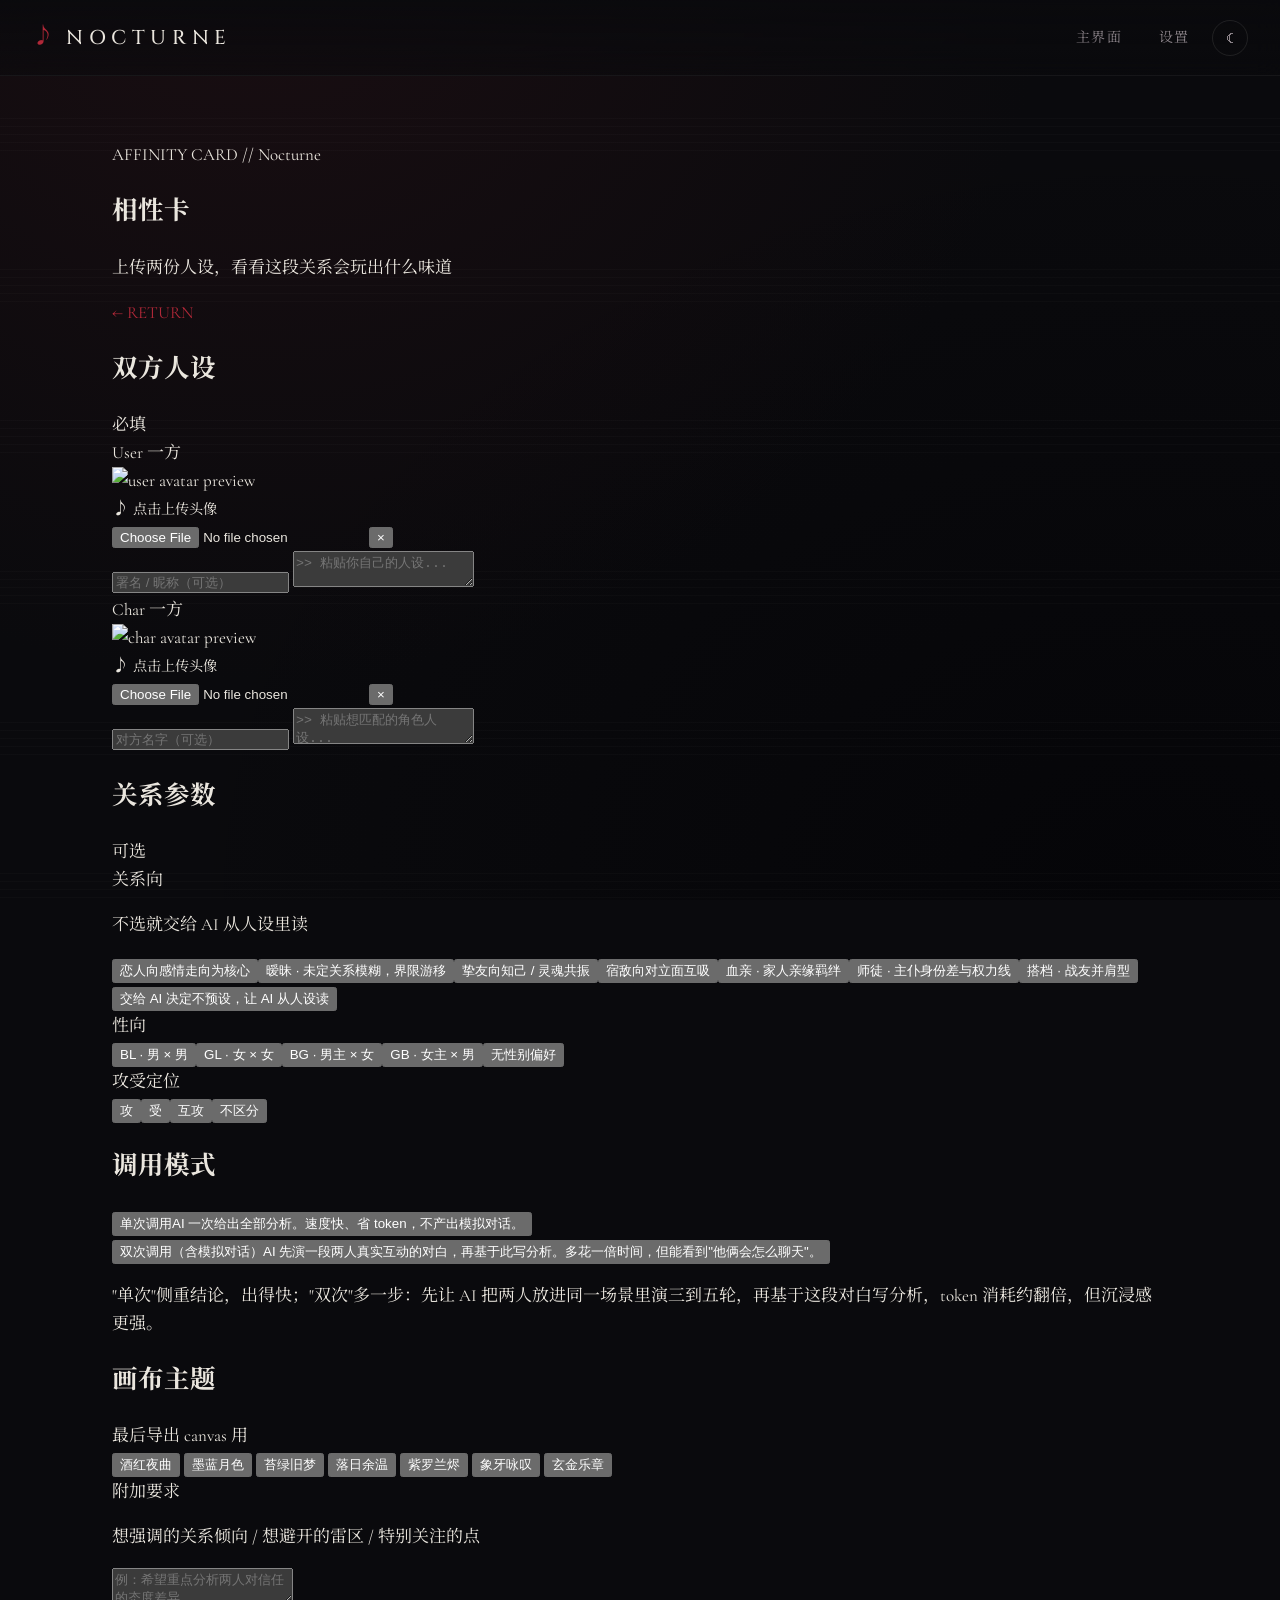
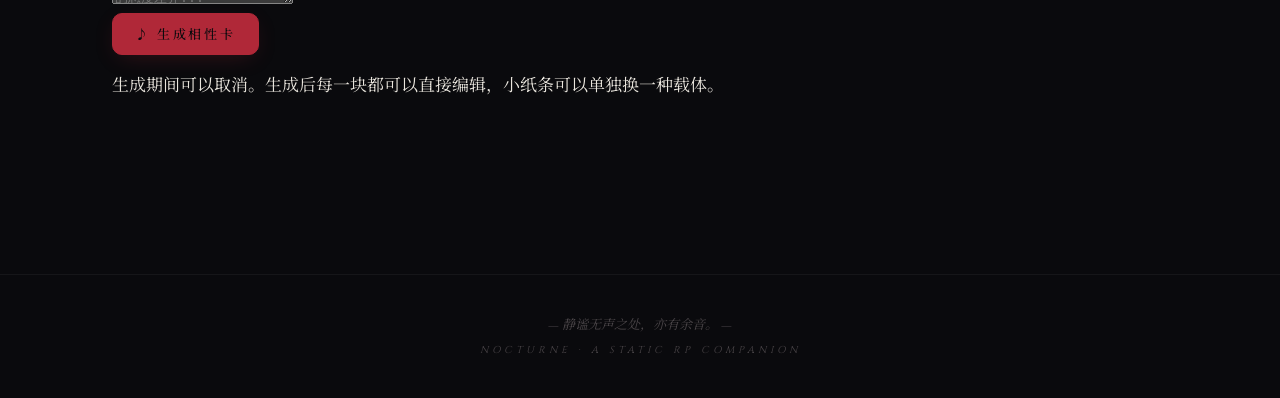
==== modules/affinity/index.html @ e35a2e48 "相" ====
<!DOCTYPE html>
<html lang="zh-CN" data-theme="nocturne">
<head>
  <meta charset="UTF-8">
  <meta name="viewport" content="width=device-width, initial-scale=1.0">
  <title>相性卡 · Affinity Card</title>

  <link rel="stylesheet" href="../../assets/base.css">
  <link rel="stylesheet" href="../../assets/theme.css">
  <link rel="stylesheet" href="./affinity.css">

  <link href="https://fonts.googleapis.com/css2?family=Cinzel:wght@500;700&family=Cormorant+Garamond:ital,wght@0,400;0,600;1,400&family=Noto+Serif+SC:wght@400;600&family=JetBrains+Mono:wght@400;700&display=swap" rel="stylesheet">
</head>
<body>
  <div data-include="../../assets/partials/header.html" data-base="../../"></div>

  <div class="ambient-bg" aria-hidden="true">
    <div class="orb orb-1"></div>
    <div class="orb orb-2"></div>
    <div class="grid-overlay"></div>
  </div>

  <main class="page affinity-page">

    <section class="affinity-hero bento-card">
      <div>
        <p class="affinity-eyebrow font-mono">AFFINITY CARD // Nocturne</p>
        <h1 class="affinity-title">相性卡</h1>
        <p class="affinity-subtitle">上传两份人设，看看这段关系会玩出什么味道</p>
      </div>
      <a class="affinity-back-link font-mono" href="../../index.html">← RETURN</a>
    </section>

    <!-- 阶段 A：设置 -->
    <section class="affinity-stage" data-stage="setup" hidden>
      <div class="affinity-setup-grid">
        <div class="affinity-setup-main">

          <!-- 双人人设 -->
          <div class="bento-card tech-corners affinity-section">
            <div class="affinity-section-head">
              <h2 class="affinity-section-title">双方人设</h2>
              <span class="affinity-required-badge">必填</span>
            </div>

            <div class="affinity-pair-grid">
              <!-- User 一方 -->
              <div class="affinity-persona-panel">
                <div class="affinity-panel-head">
                  <label class="affinity-panel-label">User 一方</label>
                  <div class="affinity-avatar-uploader" data-avatar-preview="user">
                    <img alt="user avatar preview">
                    <div class="affinity-avatar-placeholder">
                      <span>♪</span>
                      <small>点击上传头像</small>
                    </div>
                    <input type="file" data-field="userAvatar" accept="image/*">
                    <button type="button" class="affinity-avatar-clear" data-action="clear-avatar" data-which="user" title="清除头像">×</button>
                  </div>
                </div>
                <input type="text" class="affinity-input" data-field="userName" placeholder="署名 / 昵称（可选）">
                <textarea class="affinity-textarea" data-field="userPersona" placeholder=">> 粘贴你自己的人设..."></textarea>
              </div>

              <!-- Char 一方 -->
              <div class="affinity-persona-panel">
                <div class="affinity-panel-head">
                  <label class="affinity-panel-label">Char 一方</label>
                  <div class="affinity-avatar-uploader" data-avatar-preview="char">
                    <img alt="char avatar preview">
                    <div class="affinity-avatar-placeholder">
                      <span>♪</span>
                      <small>点击上传头像</small>
                    </div>
                    <input type="file" data-field="charAvatar" accept="image/*">
                    <button type="button" class="affinity-avatar-clear" data-action="clear-avatar" data-which="char" title="清除头像">×</button>
                  </div>
                </div>
                <input type="text" class="affinity-input" data-field="charName" placeholder="对方名字（可选）">
                <textarea class="affinity-textarea" data-field="charPersona" placeholder=">> 粘贴想匹配的角色人设..."></textarea>
              </div>
            </div>
          </div>

          <!-- 关系向 / 性向 / 定位 -->
          <div class="bento-card tech-corners affinity-section">
            <div class="affinity-section-head">
              <h2 class="affinity-section-title">关系参数</h2>
              <span class="affinity-optional-badge">可选</span>
            </div>

            <div class="affinity-field">
              <label class="affinity-label">关系向</label>
              <p class="affinity-hint">不选就交给 AI 从人设里读</p>
              <div class="affinity-chips affinity-chips-block" data-field="relationVibe"></div>
            </div>

            <div class="affinity-field">
              <label class="affinity-label">性向</label>
              <div class="affinity-chips" data-field="orientationTag"></div>
            </div>

            <div class="affinity-field" data-slot="tpPositionField" hidden>
              <label class="affinity-label">TP 定位（女同关系向）</label>
              <div class="affinity-chips" data-field="tpPosition"></div>
            </div>

            <div class="affinity-field">
              <label class="affinity-label">攻受定位</label>
              <div class="affinity-chips" data-field="acPosition"></div>
            </div>

            <div class="affinity-field" data-slot="loveTypeField" hidden>
              <label class="affinity-label">四爱 / 一爱（异性关系向）</label>
              <div class="affinity-chips" data-field="loveType"></div>
            </div>
          </div>

          <!-- 调用模式 -->
          <div class="bento-card tech-corners affinity-section">
            <div class="affinity-section-head">
              <h2 class="affinity-section-title">调用模式</h2>
            </div>
            <div class="affinity-chips affinity-chips-block" data-field="callMode"></div>
            <p class="affinity-hint affinity-hint-large" data-slot="call-mode-note"></p>
          </div>

          <!-- 画布主题 -->
          <div class="bento-card tech-corners affinity-section">
            <div class="affinity-section-head">
              <h2 class="affinity-section-title">画布主题</h2>
              <span class="affinity-optional-badge">最后导出 canvas 用</span>
            </div>
            <div class="affinity-theme-grid" data-field="canvasTheme"></div>
          </div>
        </div>

        <!-- 侧边栏 -->
        <aside class="affinity-setup-aside">
          <div class="bento-card tech-corners affinity-extra-card">
            <label class="affinity-label">附加要求</label>
            <p class="affinity-hint">想强调的关系倾向 / 想避开的雷区 / 特别关注的点</p>
            <textarea class="affinity-textarea affinity-textarea-tall" data-field="extraRequest" placeholder="例：希望重点分析两人对信任的态度差异..."></textarea>
          </div>

          <button class="btn-primary affinity-generate-btn" data-action="generate">
            <span class="font-mono">♪ 生成相性卡</span>
          </button>
          <p class="affinity-tip">生成期间可以取消。生成后每一块都可以直接编辑，小纸条可以单独换一种载体。</p>
        </aside>
      </div>
    </section>

    <!-- 阶段 B：生成中 -->
    <section class="affinity-stage" data-stage="generating" hidden>
      <div class="bento-card tech-corners affinity-loading-card">
        <div class="affinity-loading-orb" aria-hidden="true">
          <div class="affinity-orbit affinity-orbit-1"></div>
          <div class="affinity-orbit affinity-orbit-2"></div>
        </div>
        <p class="affinity-loading-text" data-slot="loading-status">正在生成…</p>
        <div class="affinity-loading-actions">
          <button class="btn-ghost" data-action="cancel">取消</button>
        </div>
      </div>
    </section>

    <!-- 阶段 C：结果 -->
    <section class="affinity-stage" data-stage="result" hidden>
      <div class="affinity-result-header bento-card">
        <div class="affinity-result-actions">
          <button class="btn-ghost" data-action="back-setup">修改设置</button>
          <button class="btn-ghost" data-action="reroll-all">全部重新生成</button>
          <button class="btn-ghost" data-action="toggle-format" data-slot="format-btn">复制格式：纯文本</button>
          <button class="btn-ghost" data-action="copy-current">复制</button>
          <button class="btn-primary" data-action="export-canvas">导出为图片</button>
        </div>
      </div>
      <div class="affinity-result-body" data-slot="result-body"></div>
    </section>

    <!-- 阶段 D：错误 -->
    <section class="affinity-stage" data-stage="error" hidden>
      <div class="bento-card tech-corners affinity-error-card">
        <h2>出了点问题</h2>
        <p data-slot="error-message"></p>
        <div class="affinity-error-actions">
          <button class="btn-ghost" data-action="back-setup">回到设置</button>
          <button class="btn-primary" data-action="retry">重试</button>
        </div>
      </div>
    </section>

    <!-- Canvas 预览模态 -->
    <div class="affinity-modal" data-slot="canvas-modal" hidden>
      <div class="affinity-modal-body">
        <button class="affinity-modal-close" data-action="close-canvas-modal" aria-label="关闭">×</button>
        <img alt="affinity card preview">
        <div class="affinity-modal-actions">
          <a class="btn-primary" data-action="download-canvas" download>下载图片</a>
          <button class="btn-ghost" data-action="close-canvas-modal">关闭</button>
        </div>
      </div>
    </div>

    <div class="affinity-toast" data-slot="toast" hidden></div>
  </main>

  <div data-include="../../assets/partials/footer.html" data-base="../../"></div>

  <script type="module" src="./create.js"></script>
  <script src="../../assets/include.js"></script>
</body>
</html>
---- assets/base.css ----
/* ==============================================================
   Nocturne — base stylesheet
   ============================================================== */

*, *::before, *::after { box-sizing: border-box; }
html, body { margin: 0; padding: 0; }

html {
  background: var(--bg);
  color: var(--text);
  font-family: 'Cormorant Garamond', 'Noto Serif SC', Georgia, 'Times New Roman', serif;
  font-size: 17px;
  line-height: 1.65;
  -webkit-font-smoothing: antialiased;
  -moz-osx-font-smoothing: grayscale;
  transition: background-color .5s ease, color .3s ease;
}

body {
  min-height: 100vh;
  background:
    radial-gradient(ellipse at 20% -10%, var(--bg-radial-a) 0%, transparent 55%),
    radial-gradient(ellipse at 90% 100%, var(--bg-radial-b) 0%, transparent 60%),
    var(--bg);
  background-attachment: fixed;
  position: relative;
  overflow-x: hidden;
}

/* subtle staff-line background pattern */
body::before {
  content: "";
  position: fixed;
  inset: 0;
  pointer-events: none;
  background-image: repeating-linear-gradient(
    to bottom,
    transparent 0,
    transparent 118px,
    var(--staff-line) 118px,
    var(--staff-line) 119px,
    transparent 119px,
    transparent 126px,
    var(--staff-line) 126px,
    var(--staff-line) 127px,
    transparent 127px,
    transparent 134px,
    var(--staff-line) 134px,
    var(--staff-line) 135px,
    transparent 135px,
    transparent 142px,
    var(--staff-line) 142px,
    var(--staff-line) 143px,
    transparent 143px,
    transparent 150px,
    var(--staff-line) 150px,
    var(--staff-line) 151px
  );
  opacity: .55;
  z-index: 0;
}

::selection { background: var(--accent-glow); color: var(--text); }

a { color: var(--accent); text-decoration: none; transition: color .2s; }
a:hover { color: var(--accent-hover); }

code, .mono {
  font-family: 'JetBrains Mono', 'SF Mono', Consolas, monospace;
  font-size: .92em;
  color: var(--accent);
}

/* ============ Layout ============ */

.page {
  position: relative;
  z-index: 1;
  max-width: 1120px;
  margin: 0 auto;
  padding: 48px 32px 96px;
}
.page-narrow { max-width: 720px; }

/* ============ Header ============ */

.site-header {
  position: sticky;
  top: 0;
  z-index: 50;
  padding: 18px 32px;
  display: flex;
  align-items: center;
  justify-content: space-between;
  background: linear-gradient(to bottom,
    color-mix(in srgb, var(--bg) 92%, transparent),
    color-mix(in srgb, var(--bg) 55%, transparent));
  backdrop-filter: blur(14px);
  -webkit-backdrop-filter: blur(14px);
  border-bottom: 1px solid var(--border-faint);
}
.site-brand {
  font-family: 'Cinzel', 'Noto Serif SC', serif;
  font-size: 20px;
  font-weight: 500;
  letter-spacing: .28em;
  color: var(--text);
  text-transform: uppercase;
  display: flex;
  align-items: center;
  gap: 12px;
}
.site-brand::before {
  content: "♪";
  color: var(--accent);
  font-size: 22px;
  letter-spacing: 0;
}
.site-brand:hover { color: var(--accent); }

.site-nav {
  display: flex;
  align-items: center;
  gap: 8px;
}
.nav-link {
  padding: 8px 14px;
  font-size: 14px;
  letter-spacing: .12em;
  color: var(--text-dim);
  border-radius: 999px;
  transition: color .2s, background .2s;
}
.nav-link:hover { color: var(--accent); background: var(--accent-soft); }

.theme-toggle {
  width: 36px;
  height: 36px;
  border-radius: 999px;
  border: 1px solid var(--border);
  background: transparent;
  color: var(--text-dim);
  cursor: pointer;
  font-size: 16px;
  display: inline-flex;
  align-items: center;
  justify-content: center;
  transition: all .25s ease;
}
.theme-toggle:hover {
  color: var(--accent);
  border-color: var(--accent);
  transform: rotate(15deg);
}

/* ============ Hero ============ */

.hero {
  position: relative;
  text-align: center;
  padding: 96px 20px 72px;
  overflow: hidden;
}
.hero-clef {
  position: absolute;
  top: 30px;
  left: 50%;
  transform: translateX(-50%);
  width: 140px;
  height: 320px;
  color: var(--accent);
  opacity: .06;
  pointer-events: none;
}
.hero-clef svg { width: 100%; height: 100%; }

.hero-eyebrow {
  font-family: 'Cinzel', serif;
  font-size: 12px;
  letter-spacing: .5em;
  color: var(--accent);
  margin: 0 0 24px;
  text-transform: uppercase;
}
.hero-title {
  font-family: 'Cinzel', 'Noto Serif SC', serif;
  font-weight: 500;
  font-size: clamp(56px, 9vw, 96px);
  letter-spacing: .12em;
  margin: 0 0 20px;
  color: var(--text);
  text-shadow: 0 0 60px var(--accent-glow);
}
.hero-subtitle {
  font-family: 'Cormorant Garamond', 'Noto Serif SC', serif;
  font-style: italic;
  font-size: 20px;
  color: var(--text-dim);
  margin: 0 auto 40px;
  max-width: 540px;
  letter-spacing: .04em;
}
.hero-divider {
  display: flex;
  align-items: center;
  justify-content: center;
  gap: 20px;
  margin: 32px auto;
  max-width: 320px;
  color: var(--accent);
}
.hero-divider::before,
.hero-divider::after {
  content: "";
  flex: 1;
  height: 1px;
  background: linear-gradient(to right, transparent, var(--border-strong), transparent);
}
.hero-divider span { font-size: 20px; opacity: .8; }
.hero-divider.small { max-width: 180px; margin: 20px auto; }
.hero-divider.small span { font-size: 14px; }

.hero-status {
  font-size: 14px;
  letter-spacing: .1em;
  color: var(--text-dim);
  font-family: 'Cinzel', serif;
}
.hero-status.is-ok { color: var(--success); }

/* ============ Module grid ============ */

.modules {
  display: grid;
  grid-template-columns: repeat(auto-fit, minmax(260px, 1fr));
  gap: 22px;
  margin-top: 40px;
}

.module-card {
  position: relative;
  padding: 32px 26px 26px;
  border-radius: 18px;
  color: var(--text);
  cursor: pointer;
  overflow: hidden;
  transition: transform .35s cubic-bezier(.2,.9,.3,1.2),
              box-shadow .35s ease,
              border-color .35s ease;
  display: flex;
  flex-direction: column;
  min-height: 220px;
}
.module-card::after {
  content: "";
  position: absolute;
  inset: 0;
  background: radial-gradient(circle at 80% 0%, var(--accent-soft), transparent 55%);
  opacity: 0;
  transition: opacity .4s ease;
  pointer-events: none;
}
.module-card:hover:not(.is-locked) {
  transform: translateY(-4px);
  border-color: var(--border-strong);
  box-shadow: var(--shadow), var(--shadow-glow);
}
.module-card:hover:not(.is-locked)::after { opacity: 1; }

.module-note {
  font-family: 'Cinzel', serif;
  font-size: 44px;
  color: var(--accent);
  margin-bottom: 10px;
  line-height: 1;
  text-shadow: 0 0 24px var(--accent-glow);
}
.module-title {
  font-family: 'Cinzel', 'Noto Serif SC', serif;
  font-weight: 500;
  font-size: 22px;
  letter-spacing: .18em;
  margin: 0 0 10px;
  color: var(--text);
}
.module-desc {
  font-size: 15px;
  line-height: 1.6;
  color: var(--text-dim);
  margin: 0 0 auto;
  padding-bottom: 20px;
  font-family: 'Cormorant Garamond', 'Noto Serif SC', serif;
}
.module-tag {
  align-self: flex-start;
  font-family: 'Cinzel', serif;
  font-size: 10px;
  letter-spacing: .3em;
  padding: 5px 12px;
  border-radius: 999px;
  border: 1px solid var(--border);
  color: var(--text-dim);
  text-transform: uppercase;
}
.module-card:hover:not(.is-locked) .module-tag {
  border-color: var(--accent);
  color: var(--accent);
}
.module-card.is-locked {
  cursor: not-allowed;
  opacity: .55;
}
.module-card.is-locked .module-note { color: var(--text-faint); text-shadow: none; }

/* ============ Glass ============ */

.glass {
  background: var(--glass-bg);
  border: 1px solid var(--glass-border);
  backdrop-filter: blur(var(--glass-blur)) saturate(1.1);
  -webkit-backdrop-filter: blur(var(--glass-blur)) saturate(1.1);
  box-shadow: var(--shadow), var(--shadow-inset);
}

/* ============ Sections & Panels ============ */

.section-head {
  text-align: center;
  padding: 40px 0 28px;
}
.section-eyebrow {
  font-family: 'Cinzel', serif;
  font-size: 11px;
  letter-spacing: .5em;
  color: var(--accent);
  text-transform: uppercase;
  margin: 0 0 12px;
}
.section-title {
  font-family: 'Cinzel', 'Noto Serif SC', serif;
  font-weight: 500;
  font-size: 42px;
  letter-spacing: .16em;
  margin: 0;
  color: var(--text);
}

.panel {
  padding: 32px 32px 28px;
  border-radius: 18px;
  margin-bottom: 22px;
}
.panel-quiet {
  background: transparent;
  border: 1px dashed var(--border);
  box-shadow: none;
  backdrop-filter: none;
}
.panel-title {
  font-family: 'Cinzel', 'Noto Serif SC', serif;
  font-weight: 500;
  font-size: 18px;
  letter-spacing: .22em;
  margin: 0 0 6px;
  color: var(--text);
  text-transform: uppercase;
}
.panel-hint {
  color: var(--text-dim);
  font-size: 15px;
  margin: 0 0 24px;
  font-style: italic;
}
.panel-actions {
  display: flex;
  align-items: center;
  gap: 12px;
  margin-top: 24px;
  flex-wrap: wrap;
}

/* ============ Form ============ */

.field { display: block; margin-bottom: 22px; }
.field-row {
  display: flex;
  align-items: center;
  justify-content: space-between;
  margin-bottom: 8px;
}
.field-label {
  display: block;
  font-family: 'Cinzel', 'Noto Serif SC', serif;
  font-size: 12px;
  letter-spacing: .3em;
  color: var(--text-dim);
  text-transform: uppercase;
  margin-bottom: 8px;
}
.field-hint {
  display: block;
  font-size: 13px;
  color: var(--text-faint);
  margin-top: 6px;
  font-style: italic;
}
.field-fallback { margin-top: 12px; }

.input {
  width: 100%;
  padding: 12px 16px;
  background: color-mix(in srgb, var(--bg-elevated) 60%, transparent);
  border: 1px solid var(--border);
  border-radius: 10px;
  color: var(--text);
  font-family: inherit;
  font-size: 16px;
  transition: border-color .2s, box-shadow .2s, background .2s;
  outline: none;
}
.input:focus {
  border-color: var(--accent);
  box-shadow: 0 0 0 3px var(--accent-soft);
  background: color-mix(in srgb, var(--bg-elevated) 80%, transparent);
}
.input::placeholder { color: var(--text-faint); }
select.input {
  appearance: none;
  -webkit-appearance: none;
  background-image: url("data:image/svg+xml;utf8,<svg xmlns='http://www.w3.org/2000/svg' width='12' height='8' viewBox='0 0 12 8'><path d='M1 1l5 5 5-5' fill='none' stroke='%23c9a961' stroke-width='1.6' stroke-linecap='round'/></svg>");
  background-repeat: no-repeat;
  background-position: right 16px center;
  padding-right: 40px;
}
select.input:disabled { opacity: .5; cursor: not-allowed; }

.input-with-btn {
  position: relative;
  display: flex;
  align-items: center;
}
.input-with-btn .input { padding-right: 48px; }
.input-with-btn .btn-ghost {
  position: absolute;
  right: 6px;
  top: 50%;
  transform: translateY(-50%);
  width: 36px;
  height: 36px;
  padding: 0;
  border: none;
  background: transparent;
}

/* ============ Buttons ============ */

.btn-primary,
.btn-ghost,
.btn-subtle {
  display: inline-flex;
  align-items: center;
  gap: 8px;
  padding: 10px 22px;
  border-radius: 10px;
  font-family: 'Cinzel', 'Noto Serif SC', serif;
  font-size: 13px;
  letter-spacing: .22em;
  text-transform: uppercase;
  cursor: pointer;
  transition: all .25s ease;
  border: 1px solid transparent;
}
.btn-primary {
  background: var(--accent);
  color: var(--bg);
  font-weight: 500;
  border-color: var(--accent);
  box-shadow: 0 6px 24px -8px var(--accent-glow);
}
.btn-primary:hover {
  background: var(--accent-hover);
  transform: translateY(-1px);
  box-shadow: 0 10px 28px -8px var(--accent-glow);
}
.btn-primary:disabled { opacity: .5; cursor: not-allowed; transform: none; }

.btn-ghost {
  background: transparent;
  color: var(--text-dim);
  border-color: var(--border);
}
.btn-ghost:hover {
  color: var(--accent);
  border-color: var(--accent);
  background: var(--accent-soft);
}

.btn-subtle {
  background: var(--accent-soft);
  color: var(--accent);
  border-color: var(--border);
  padding: 6px 14px;
  font-size: 11px;
}
.btn-subtle:hover {
  background: var(--accent);
  color: var(--bg);
  border-color: var(--accent);
}
.btn-subtle:disabled { opacity: .5; cursor: not-allowed; }
.btn-icon { display: inline-block; font-size: 14px; }
.btn-icon.spin { animation: spin 1s linear infinite; }
@keyframes spin { to { transform: rotate(360deg); } }

/* ============ Save msg ============ */

.save-msg {
  font-size: 14px;
  font-style: italic;
  color: var(--text-dim);
  transition: color .2s;
}
.save-msg.is-ok { color: var(--success); }
.save-msg.is-err { color: var(--danger); }

/* ============ Theme picker ============ */

.theme-picker {
  display: flex;
  gap: 16px;
  flex-wrap: wrap;
}
.theme-swatch {
  display: flex;
  align-items: center;
  gap: 14px;
  padding: 14px 20px;
  border-radius: 12px;
  background: transparent;
  border: 1px solid var(--border);
  cursor: pointer;
  transition: all .25s ease;
  color: var(--text-dim);
  font-family: 'Cinzel', 'Noto Serif SC', serif;
  font-size: 13px;
  letter-spacing: .18em;
}
.theme-swatch:hover { border-color: var(--accent); color: var(--accent); }
.theme-swatch.is-active {
  border-color: var(--accent);
  background: var(--accent-soft);
  color: var(--accent);
}
.swatch {
  width: 42px;
  height: 42px;
  border-radius: 50%;
  border: 1px solid var(--border);
  box-shadow: inset 0 2px 6px rgba(0,0,0,.2);
}
.swatch-nocturne {
  background: radial-gradient(circle at 30% 30%, #1a0e12 0%, #0a0a0d 70%);
  border-color: #b02838;
}
.swatch-aria {
  background: radial-gradient(circle at 30% 30%, #ffffff 0%, #e8e8e6 70%);
  border-color: #6b7684;
}

/* ============ Footer ============ */

.site-footer {
  position: relative;
  z-index: 1;
  text-align: center;
  padding: 40px 20px;
  color: var(--text-faint);
  font-size: 13px;
  font-style: italic;
  border-top: 1px solid var(--border-faint);
  margin-top: 60px;
}
.site-footer .foot-note {
  font-family: 'Cinzel', serif;
  font-size: 10px;
  letter-spacing: .4em;
  text-transform: uppercase;
  margin-top: 6px;
  color: var(--text-faint);
}

/* ============ Responsive ============ */

@media (max-width: 640px) {
  .page { padding: 32px 20px 64px; }
  .hero { padding: 60px 12px 48px; }
  .site-header { padding: 14px 20px; }
  .site-brand { font-size: 16px; letter-spacing: .22em; }
  .nav-link { padding: 6px 10px; font-size: 12px; }
  .panel { padding: 24px 22px; }
  .section-title { font-size: 32px; }
}
---- assets/theme.css ----
/* ========== Nocturne · 夜曲（黑红哥特，默认） ========== */
:root,
:root[data-theme="nocturne"] {
  --bg:              #0a0a0d;
  --bg-radial-a:     #1a0e12;   /* 极暗酒红晕 */
  --bg-radial-b:     #050508;
  --bg-elevated:     #131319;
  --surface:         rgba(26, 22, 28, 0.55);

  --text:            #eae6de;   /* 象牙白，暖调不刺眼 */
  --text-dim:        #8a8288;
  --text-faint:      #4a4548;

  --accent:          #b02838;   /* 深酒红 */
  --accent-hover:    #d13a4a;
  --accent-soft:     rgba(176, 40, 56, 0.12);
  --accent-glow:     rgba(176, 40, 56, 0.32);

  --border:          rgba(234, 230, 222, 0.10);
  --border-strong:   rgba(176, 40, 56, 0.42);
  --border-faint:    rgba(255, 255, 255, 0.05);

  --glass-bg:        rgba(18, 16, 22, 0.55);
  --glass-border:    rgba(255, 255, 255, 0.06);
  --glass-blur:      18px;

  --shadow:          0 20px 60px -20px rgba(0, 0, 0, 0.85);
  --shadow-glow:     0 0 40px -8px var(--accent-glow);
  --shadow-inset:    inset 0 1px 0 0 rgba(255, 255, 255, 0.04);

  --danger:          #d97a72;
  --success:         #86a56d;

  --staff-line:      rgba(234, 230, 222, 0.045);

  color-scheme: dark;
}

/* ========== Aria · 咏叹（白银极简） ========== */
:root[data-theme="aria"] {
  --bg:              #f5f5f3;   /* 微暖纸白 */
  --bg-radial-a:     #ffffff;
  --bg-radial-b:     #e8e8e6;
  --bg-elevated:     #ffffff;
  --surface:         rgba(255, 255, 255, 0.72);

  --text:            #1a1a1e;   /* 近黑不死黑 */
  --text-dim:        #5a5a62;
  --text-faint:      #a8a8ae;

  --accent:          #6b7684;   /* 冷银灰 */
  --accent-hover:    #4a5560;
  --accent-soft:     rgba(107, 118, 132, 0.10);
  --accent-glow:     rgba(107, 118, 132, 0.18);

  --border:          rgba(26, 26, 30, 0.12);
  --border-strong:   rgba(26, 26, 30, 0.28);
  --border-faint:    rgba(0, 0, 0, 0.06);

  --glass-bg:        rgba(255, 255, 255, 0.65);
  --glass-border:    rgba(0, 0, 0, 0.06);
  --glass-blur:      16px;

  --shadow:          0 20px 60px -24px rgba(30, 30, 40, 0.12);
  --shadow-glow:     0 0 30px -8px var(--accent-glow);
  --shadow-inset:    inset 0 1px 0 0 rgba(255, 255, 255, 0.8);

  --danger:          #b0524c;
  --success:         #5c7a4a;

  --staff-line:      rgba(26, 26, 30, 0.045);

  color-scheme: light;
}
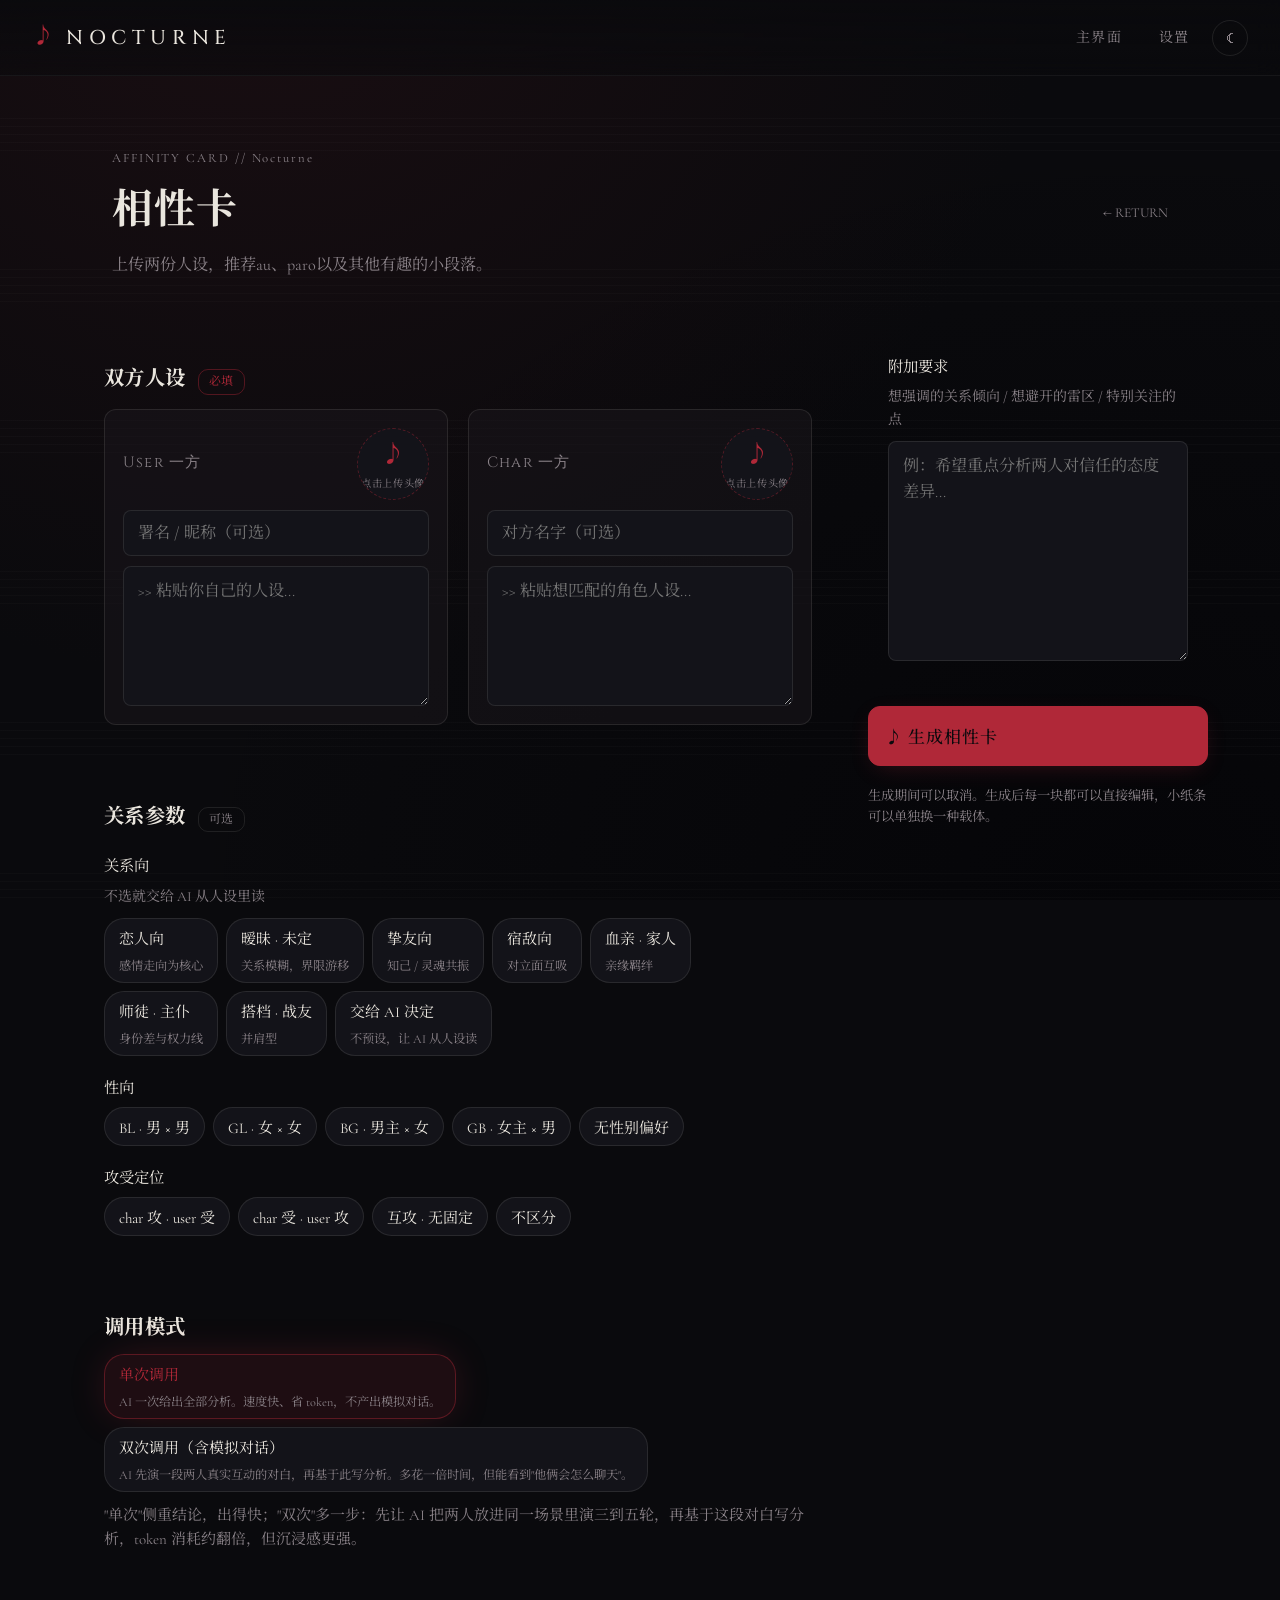
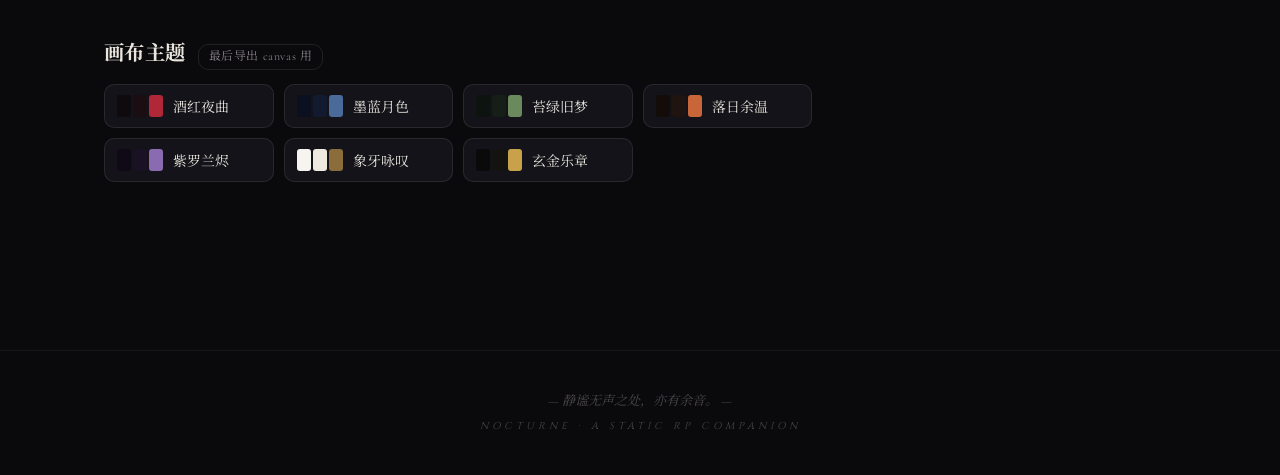
==== commit 6c0aec05: "gengx" ====
--- a/modules/affinity/index.html
+++ b/modules/affinity/index.html
@@ -26,7 +26,7 @@
       <div>
         <p class="affinity-eyebrow font-mono">AFFINITY CARD // Nocturne</p>
         <h1 class="affinity-title">相性卡</h1>
-        <p class="affinity-subtitle">上传两份人设，看看这段关系会玩出什么味道</p>
+        <p class="affinity-subtitle">上传两份人设，推荐au、paro以及其他有趣的小段落。</p>
       </div>
       <a class="affinity-back-link font-mono" href="../../index.html">← RETURN</a>
     </section>
--- a/assets/base.css
+++ b/assets/base.css
@@ -588,6 +588,84 @@
   margin-top: 6px;
   color: var(--text-faint);
 }
+/* ============ About · works list ============ */
+
+.about-note {
+  padding: 14px 18px;
+  border-left: 2px solid var(--border-strong);
+  background: var(--accent-soft);
+  border-radius: 0 8px 8px 0;
+  font-style: normal;
+  color: var(--text-dim);
+  margin: 0 0 24px;
+}
+.about-note strong {
+  color: var(--text);
+  font-weight: 500;
+  letter-spacing: .02em;
+}
+
+.about-credits {
+  margin-top: 8px;
+  padding-top: 20px;
+  border-top: 1px dashed var(--border);
+}
+.credits-title {
+  font-family: 'Cinzel', 'Noto Serif SC', serif;
+  font-size: 12px;
+  letter-spacing: .28em;
+  text-transform: uppercase;
+  color: var(--text-dim);
+  margin: 0 0 14px;
+}
+
+.works-list {
+  list-style: none;
+  margin: 0;
+  padding: 0;
+  display: grid;
+  gap: 2px;
+}
+.works-list li { margin: 0; }
+.works-list a {
+  display: flex;
+  align-items: baseline;
+  justify-content: space-between;
+  gap: 16px;
+  padding: 10px 14px;
+  border-radius: 8px;
+  color: var(--text);
+  border: 1px solid transparent;
+  transition: background .2s, border-color .2s, transform .2s;
+}
+.works-list a:hover {
+  background: var(--accent-soft);
+  border-color: var(--border-strong);
+  transform: translateX(2px);
+}
+.work-name {
+  font-family: 'Noto Serif SC', 'Cormorant Garamond', serif;
+  font-size: 15px;
+  letter-spacing: .04em;
+}
+.works-list a:hover .work-name { color: var(--accent-hover); }
+.work-host {
+  font-family: 'JetBrains Mono', 'SF Mono', Consolas, monospace;
+  font-size: 12px;
+  color: var(--text-faint);
+  letter-spacing: .02em;
+  text-align: right;
+  flex-shrink: 0;
+}
+
+@media (max-width: 560px) {
+  .works-list a {
+    flex-direction: column;
+    align-items: flex-start;
+    gap: 2px;
+  }
+  .work-host { text-align: left; }
+}
 
 /* ============ Responsive ============ */
 
--- a/modules/affinity/affinity.css
+++ b/modules/affinity/affinity.css
@@ -0,0 +1,486 @@
+/* modules/affinity/affinity.css */
+
+.affinity-page {
+  max-width: 1200px;
+  margin: 0 auto;
+  padding: 40px 32px 80px;
+  display: flex;
+  flex-direction: column;
+  gap: 24px;
+}
+
+/* Hero */
+.affinity-hero {
+  display: flex;
+  justify-content: space-between;
+  align-items: center;
+  padding: 32px 40px;
+}
+.affinity-eyebrow {
+  color: var(--text-dim);
+  font-size: 0.75rem;
+  letter-spacing: 0.15em;
+  margin: 0 0 8px;
+}
+.affinity-title {
+  font-family: "Cinzel", "Noto Serif SC", serif;
+  font-size: 2.4rem;
+  margin: 0;
+  color: var(--text);
+  letter-spacing: 0.02em;
+}
+.affinity-subtitle {
+  color: var(--text-dim);
+  margin: 8px 0 0;
+  font-size: 0.95rem;
+}
+.affinity-back-link {
+  color: var(--text-dim);
+  font-size: 0.8rem;
+  text-decoration: none;
+  transition: color 0.2s;
+}
+.affinity-back-link:hover { color: var(--accent); }
+
+/* Stage */
+.affinity-stage[hidden] { display: none; }
+
+/* Setup grid */
+.affinity-setup-grid {
+  display: grid;
+  grid-template-columns: 1fr 340px;
+  gap: 24px;
+}
+.affinity-setup-main { display: flex; flex-direction: column; gap: 20px; }
+.affinity-setup-aside {
+  display: flex;
+  flex-direction: column;
+  gap: 16px;
+  position: sticky;
+  top: 24px;
+  align-self: start;
+}
+@media (max-width: 900px) {
+  .affinity-setup-grid { grid-template-columns: 1fr; }
+  .affinity-setup-aside { position: static; }
+}
+
+/* Section card */
+.affinity-section { padding: 28px 32px; }
+.affinity-section-head {
+  display: flex;
+  align-items: baseline;
+  gap: 12px;
+  margin-bottom: 8px;
+}
+.affinity-section-title {
+  font-family: "Cinzel", "Noto Serif SC", serif;
+  font-size: 1.2rem;
+  color: var(--text);
+  margin: 0;
+  letter-spacing: 0.02em;
+}
+.affinity-required-badge, .affinity-optional-badge {
+  font-size: 0.7rem;
+  padding: 2px 10px;
+  border-radius: 10px;
+  letter-spacing: 0.05em;
+  border: 1px solid var(--border);
+}
+.affinity-required-badge { color: var(--accent); border-color: var(--border-strong); }
+.affinity-optional-badge { color: var(--text-dim); }
+
+.affinity-field { margin-top: 20px; }
+.affinity-label {
+  display: block;
+  font-size: 0.9rem;
+  color: var(--text);
+  margin-bottom: 6px;
+}
+.affinity-hint {
+  color: var(--text-dim);
+  font-size: 0.82rem;
+  margin: 4px 0 10px;
+  line-height: 1.6;
+}
+.affinity-hint-large { font-size: 0.88rem; margin-top: 12px; }
+
+/* Inputs */
+.affinity-input, .affinity-textarea {
+  width: 100%;
+  background: var(--bg-elevated);
+  border: 1px solid var(--border);
+  border-radius: 8px;
+  padding: 12px 14px;
+  color: var(--text);
+  font-family: inherit;
+  font-size: 0.95rem;
+  outline: none;
+  transition: border-color 0.2s, box-shadow 0.2s;
+}
+.affinity-input:focus, .affinity-textarea:focus {
+  border-color: var(--border-strong);
+  box-shadow: 0 0 0 3px var(--accent-soft);
+}
+.affinity-textarea { min-height: 140px; resize: vertical; line-height: 1.6; }
+.affinity-textarea-tall { min-height: 220px; }
+
+/* Persona pair */
+.affinity-pair-grid {
+  display: grid;
+  grid-template-columns: 1fr 1fr;
+  gap: 20px;
+  margin-top: 12px;
+}
+@media (max-width: 700px) {
+  .affinity-pair-grid { grid-template-columns: 1fr; }
+}
+.affinity-persona-panel {
+  display: flex;
+  flex-direction: column;
+  gap: 10px;
+  padding: 18px;
+  background: var(--surface);
+  border: 1px solid var(--border);
+  border-radius: 12px;
+}
+.affinity-panel-head {
+  display: flex;
+  justify-content: space-between;
+  align-items: center;
+  gap: 12px;
+}
+.affinity-panel-label {
+  font-family: "Cinzel", serif;
+  font-size: 0.88rem;
+  color: var(--text-dim);
+  letter-spacing: 0.08em;
+}
+
+/* Avatar uploader */
+.affinity-avatar-uploader {
+  position: relative;
+  width: 72px;
+  height: 72px;
+  border-radius: 50%;
+  overflow: hidden;
+  border: 1px dashed var(--border-strong);
+  background: var(--bg-elevated);
+  cursor: pointer;
+  flex-shrink: 0;
+}
+.affinity-avatar-uploader img {
+  width: 100%;
+  height: 100%;
+  object-fit: cover;
+  display: none;
+}
+.affinity-avatar-uploader.has-image img { display: block; }
+.affinity-avatar-uploader.has-image .affinity-avatar-placeholder { display: none; }
+.affinity-avatar-placeholder {
+  position: absolute; inset: 0;
+  display: flex; flex-direction: column;
+  align-items: center; justify-content: center;
+  color: var(--text-dim);
+  gap: 2px;
+  pointer-events: none;
+}
+.affinity-avatar-placeholder span { font-size: 1.4rem; color: var(--accent); }
+.affinity-avatar-placeholder small { font-size: 0.6rem; letter-spacing: 0.05em; }
+.affinity-avatar-uploader input[type="file"] {
+  position: absolute; inset: 0;
+  opacity: 0;
+  cursor: pointer;
+}
+.affinity-avatar-clear {
+  position: absolute;
+  top: 2px; right: 2px;
+  width: 20px; height: 20px;
+  border-radius: 50%;
+  background: var(--bg);
+  color: var(--text);
+  border: 1px solid var(--border);
+  font-size: 14px;
+  line-height: 1;
+  cursor: pointer;
+  display: none;
+  align-items: center; justify-content: center;
+  padding: 0;
+  z-index: 2;
+}
+.affinity-avatar-uploader.has-image .affinity-avatar-clear { display: flex; }
+
+/* Chips */
+.affinity-chips {
+  display: flex;
+  flex-wrap: wrap;
+  gap: 8px;
+}
+.affinity-chips-block .affinity-chip { flex-direction: column; align-items: flex-start; }
+.affinity-chip {
+  background: var(--bg-elevated);
+  border: 1px solid var(--border);
+  color: var(--text);
+  padding: 8px 14px;
+  border-radius: 20px;
+  font-size: 0.88rem;
+  cursor: pointer;
+  transition: all 0.18s;
+  display: inline-flex;
+  align-items: center;
+  gap: 6px;
+  font-family: inherit;
+}
+.affinity-chip:hover { border-color: var(--border-strong); color: var(--accent); }
+.affinity-chip.is-active {
+  background: var(--accent-soft);
+  border-color: var(--border-strong);
+  color: var(--accent);
+  box-shadow: var(--shadow-glow);
+}
+.affinity-chip-desc {
+  font-size: 0.72rem;
+  color: var(--text-dim);
+  margin-left: 4px;
+}
+.affinity-chips-block .affinity-chip-desc { margin-left: 0; margin-top: 2px; }
+
+/* Theme grid */
+.affinity-theme-grid {
+  display: grid;
+  grid-template-columns: repeat(auto-fill, minmax(140px, 1fr));
+  gap: 10px;
+  margin-top: 12px;
+}
+.affinity-theme-card {
+  display: flex;
+  align-items: center;
+  gap: 10px;
+  padding: 10px 12px;
+  background: var(--bg-elevated);
+  border: 1px solid var(--border);
+  border-radius: 10px;
+  cursor: pointer;
+  transition: all 0.18s;
+  font-family: inherit;
+  color: var(--text);
+}
+.affinity-theme-card:hover { border-color: var(--border-strong); }
+.affinity-theme-card.is-active {
+  border-color: var(--accent);
+  box-shadow: var(--shadow-glow);
+}
+.affinity-theme-swatch {
+  display: inline-flex;
+  gap: 2px;
+  flex-shrink: 0;
+}
+.affinity-theme-swatch i {
+  display: inline-block;
+  width: 14px; height: 22px;
+  border-radius: 3px;
+}
+.affinity-theme-name { font-size: 0.82rem; }
+
+/* Generate button */
+.affinity-generate-btn {
+  width: 100%;
+  padding: 16px;
+  font-size: 1rem;
+  border-radius: 12px;
+  letter-spacing: 0.06em;
+}
+.affinity-tip {
+  color: var(--text-dim);
+  font-size: 0.78rem;
+  line-height: 1.6;
+  margin: 4px 0 0;
+}
+.affinity-extra-card { padding: 20px; }
+
+/* Loading */
+.affinity-loading-card {
+  padding: 60px 40px;
+  text-align: center;
+  display: flex;
+  flex-direction: column;
+  align-items: center;
+  gap: 30px;
+}
+.affinity-loading-orb {
+  position: relative;
+  width: 120px; height: 120px;
+}
+.affinity-orbit {
+  position: absolute; inset: 0;
+  border: 2px solid transparent;
+  border-top-color: var(--accent);
+  border-radius: 50%;
+  animation: affinity-spin 2s linear infinite;
+}
+.affinity-orbit-2 {
+  inset: 20px;
+  border-top-color: transparent;
+  border-left-color: var(--accent);
+  animation-duration: 3s;
+  animation-direction: reverse;
+}
+@keyframes affinity-spin { to { transform: rotate(360deg); } }
+.affinity-loading-text { color: var(--text); font-size: 1.05rem; }
+
+/* Result */
+.affinity-result-header {
+  padding: 20px 24px;
+  display: flex;
+  justify-content: flex-end;
+  gap: 8px;
+  flex-wrap: wrap;
+}
+.affinity-result-actions {
+  display: flex;
+  gap: 8px;
+  flex-wrap: wrap;
+}
+.affinity-result-body {
+  display: flex;
+  flex-direction: column;
+  gap: 16px;
+}
+.affinity-block {
+  padding: 24px 28px;
+  border-radius: 14px;
+  animation: affinity-fadein 0.4s both;
+  animation-delay: calc(var(--affinity-block-idx, 0) * 60ms);
+}
+@keyframes affinity-fadein {
+  from { opacity: 0; transform: translateY(8px); }
+  to   { opacity: 1; transform: translateY(0); }
+}
+.affinity-block-header {
+  display: flex;
+  justify-content: space-between;
+  align-items: flex-start;
+  gap: 16px;
+  margin-bottom: 12px;
+}
+.affinity-block-index {
+  display: inline-block;
+  font-family: "Cinzel", serif;
+  color: var(--accent);
+  font-size: 0.82rem;
+  margin-right: 10px;
+  letter-spacing: 0.08em;
+}
+.affinity-block-title {
+  display: inline;
+  font-family: "Cinzel", "Noto Serif SC", serif;
+  font-size: 1.1rem;
+  color: var(--text);
+  margin: 0;
+}
+.affinity-block-hint {
+  color: var(--text-dim);
+  font-size: 0.78rem;
+  margin: 4px 0 0;
+}
+.affinity-block-actions { display: flex; gap: 8px; }
+.affinity-block-content {
+  color: var(--text);
+  line-height: 1.85;
+  font-size: 0.98rem;
+  white-space: pre-wrap;
+  padding: 8px;
+  border-radius: 6px;
+  outline: none;
+  transition: background 0.2s;
+  min-height: 60px;
+}
+.affinity-block-content:focus { background: var(--accent-soft); }
+.affinity-block-content.is-loading {
+  opacity: 0.5;
+  pointer-events: none;
+}
+.affinity-block-charm {
+  background: linear-gradient(180deg, var(--accent-soft) 0%, transparent 100%);
+  border: 1px solid var(--border-strong);
+}
+
+/* Modal */
+.affinity-modal {
+  position: fixed;
+  inset: 0;
+  background: rgba(0, 0, 0, 0.7);
+  backdrop-filter: blur(6px);
+  z-index: 100;
+  display: flex;
+  align-items: center;
+  justify-content: center;
+  opacity: 0;
+  transition: opacity 0.2s;
+  padding: 20px;
+}
+.affinity-modal.is-show { opacity: 1; }
+.affinity-modal[hidden] { display: none; }
+.affinity-modal-body {
+  position: relative;
+  max-height: 90vh;
+  max-width: 480px;
+  background: var(--bg-elevated);
+  border-radius: 12px;
+  padding: 20px;
+  display: flex;
+  flex-direction: column;
+  gap: 16px;
+  overflow: hidden;
+}
+.affinity-modal-body img {
+  max-width: 100%;
+  max-height: 70vh;
+  object-fit: contain;
+  border-radius: 6px;
+}
+.affinity-modal-close {
+  position: absolute;
+  top: 8px; right: 12px;
+  background: transparent;
+  border: none;
+  color: var(--text-dim);
+  font-size: 28px;
+  cursor: pointer;
+  line-height: 1;
+  z-index: 2;
+}
+.affinity-modal-close:hover { color: var(--text); }
+.affinity-modal-actions {
+  display: flex;
+  justify-content: flex-end;
+  gap: 8px;
+}
+
+/* Error */
+.affinity-error-card { padding: 40px; text-align: center; }
+.affinity-error-actions {
+  display: flex; gap: 12px; justify-content: center; margin-top: 20px;
+}
+
+/* Toast */
+.affinity-toast {
+  position: fixed;
+  bottom: 40px;
+  left: 50%;
+  transform: translateX(-50%) translateY(20px);
+  background: var(--bg-elevated);
+  color: var(--text);
+  padding: 12px 20px;
+  border-radius: 8px;
+  border: 1px solid var(--border);
+  font-size: 0.88rem;
+  z-index: 200;
+  opacity: 0;
+  transition: opacity 0.2s, transform 0.2s;
+  box-shadow: var(--shadow);
+}
+.affinity-toast.is-show {
+  opacity: 1;
+  transform: translateX(-50%) translateY(0);
+}
